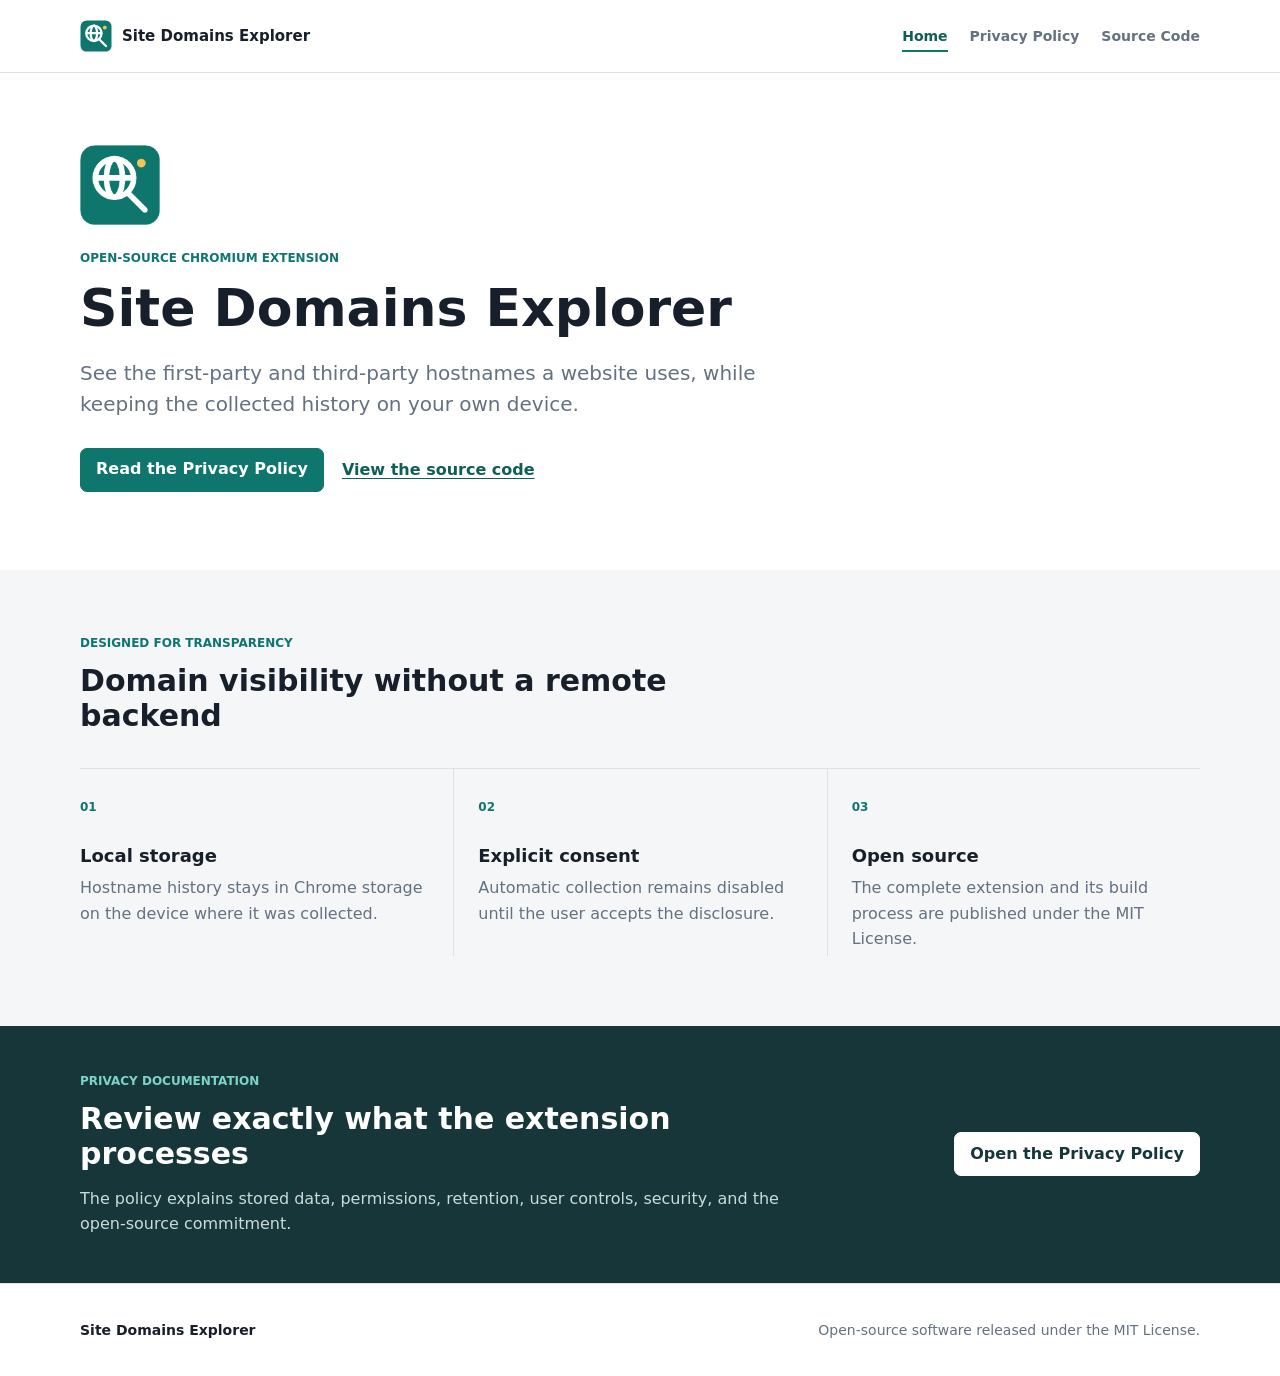
==== docs/index.html @ f6d055b5 "Add English documentation site" ====
<!doctype html>
<html lang="en">
  <head>
    <meta charset="utf-8">
    <meta name="viewport" content="width=device-width, initial-scale=1">
    <meta
      name="description"
      content="Site Domains Explorer is an open-source Chromium extension for inspecting first-party and third-party hostnames locally."
    >
    <meta name="theme-color" content="#0f766e">
    <meta name="referrer" content="no-referrer">
    <meta
      http-equiv="Content-Security-Policy"
      content="default-src 'self'; style-src 'self'; img-src 'self'; object-src 'none'; base-uri 'none'; form-action 'none'"
    >
    <title>Site Domains Explorer</title>
    <link rel="canonical" href="https://communism420.github.io/Site-Domains-Explorer/">
    <link rel="icon" type="image/png" href="assets/icon-32.png">
    <link rel="stylesheet" href="styles.css">
  </head>
  <body>
    <a class="skip-link" href="#main-content">Skip to content</a>

    <header class="site-header">
      <div class="container header-inner">
        <a class="brand" href="index.html" aria-label="Site Domains Explorer home">
          <img src="assets/icon-32.png" width="32" height="32" alt="">
          <span>Site Domains Explorer</span>
        </a>
        <nav class="site-nav" aria-label="Primary navigation">
          <a href="index.html" aria-current="page">Home</a>
          <a href="privacy.html">Privacy Policy</a>
          <a
            href="https://github.com/communism420/Site-Domains-Explorer"
            target="_blank"
            rel="noreferrer"
          >Source Code</a>
        </nav>
      </div>
    </header>

    <main id="main-content">
      <section class="intro">
        <div class="container intro-content">
          <img
            class="product-icon"
            src="assets/icon-128.png"
            width="80"
            height="80"
            alt="Site Domains Explorer icon"
          >
          <p class="eyebrow">Open-source Chromium extension</p>
          <h1>Site Domains Explorer</h1>
          <p class="lead">
            See the first-party and third-party hostnames a website uses, while keeping
            the collected history on your own device.
          </p>
          <div class="intro-actions">
            <a class="button primary-button" href="privacy.html">Read the Privacy Policy</a>
            <a
              class="text-link"
              href="https://github.com/communism420/Site-Domains-Explorer"
              target="_blank"
              rel="noreferrer"
            >View the source code</a>
          </div>
        </div>
      </section>

      <section class="facts" aria-labelledby="facts-title">
        <div class="container">
          <div class="section-heading">
            <p class="eyebrow">Designed for transparency</p>
            <h2 id="facts-title">Domain visibility without a remote backend</h2>
          </div>
          <div class="facts-grid">
            <article>
              <span class="fact-number" aria-hidden="true">01</span>
              <h3>Local storage</h3>
              <p>Hostname history stays in Chrome storage on the device where it was collected.</p>
            </article>
            <article>
              <span class="fact-number" aria-hidden="true">02</span>
              <h3>Explicit consent</h3>
              <p>Automatic collection remains disabled until the user accepts the disclosure.</p>
            </article>
            <article>
              <span class="fact-number" aria-hidden="true">03</span>
              <h3>Open source</h3>
              <p>The complete extension and its build process are published under the MIT License.</p>
            </article>
          </div>
        </div>
      </section>

      <section class="policy-band" aria-labelledby="policy-title">
        <div class="container policy-band-inner">
          <div>
            <p class="eyebrow light-eyebrow">Privacy documentation</p>
            <h2 id="policy-title">Review exactly what the extension processes</h2>
            <p>
              The policy explains stored data, permissions, retention, user controls,
              security, and the open-source commitment.
            </p>
          </div>
          <a class="button light-button" href="privacy.html">Open the Privacy Policy</a>
        </div>
      </section>
    </main>

    <footer class="site-footer">
      <div class="container footer-inner">
        <p>Site Domains Explorer</p>
        <p>Open-source software released under the MIT License.</p>
      </div>
    </footer>
  </body>
</html>
---- docs/styles.css ----
:root {
  color-scheme: light;
  --accent: #0f766e;
  --accent-dark: #115e59;
  --accent-soft: #e7f3f1;
  --background: #f4f6f8;
  --ink: #17202a;
  --line: #dbe2e8;
  --muted: #647181;
  --surface: #ffffff;
  --wide: 1120px;
}

* {
  box-sizing: border-box;
}

html {
  scroll-behavior: smooth;
}

body {
  min-width: 320px;
  margin: 0;
  background: var(--background);
  color: var(--ink);
  font-family: Inter, ui-sans-serif, system-ui, -apple-system, BlinkMacSystemFont, "Segoe UI", sans-serif;
  font-size: 16px;
  line-height: 1.6;
}

a {
  color: var(--accent-dark);
  text-underline-offset: 3px;
}

a:hover {
  color: var(--accent);
}

a:focus-visible {
  border-radius: 3px;
  outline: 3px solid rgba(15, 118, 110, 0.26);
  outline-offset: 3px;
}

img {
  display: block;
  max-width: 100%;
}

h1,
h2,
h3,
p {
  margin-top: 0;
}

h1,
h2,
h3 {
  letter-spacing: 0;
  line-height: 1.18;
}

h1 {
  margin-bottom: 18px;
  font-size: 52px;
}

h2 {
  margin-bottom: 14px;
  font-size: 30px;
}

h3 {
  margin-bottom: 9px;
  font-size: 18px;
}

.container {
  width: min(var(--wide), calc(100% - 40px));
  margin-inline: auto;
}

.skip-link {
  position: fixed;
  z-index: 10;
  top: 10px;
  left: 10px;
  transform: translateY(-160%);
  border-radius: 6px;
  background: var(--ink);
  color: #ffffff;
  padding: 9px 13px;
  font-weight: 750;
}

.skip-link:focus {
  transform: translateY(0);
}

.site-header {
  border-bottom: 1px solid var(--line);
  background: rgba(255, 255, 255, 0.96);
}

.header-inner {
  display: flex;
  min-height: 72px;
  align-items: center;
  justify-content: space-between;
  gap: 24px;
}

.brand {
  display: inline-flex;
  min-width: 0;
  align-items: center;
  gap: 10px;
  color: var(--ink);
  font-size: 15px;
  font-weight: 850;
  text-decoration: none;
}

.brand:hover {
  color: var(--ink);
}

.brand img {
  flex: 0 0 auto;
}

.site-nav {
  display: flex;
  align-items: center;
  gap: 22px;
  font-size: 14px;
  font-weight: 700;
}

.site-nav a {
  border-bottom: 2px solid transparent;
  color: var(--muted);
  padding: 5px 0 3px;
  text-decoration: none;
  white-space: nowrap;
}

.site-nav a:hover,
.site-nav a[aria-current="page"] {
  border-bottom-color: var(--accent);
  color: var(--accent-dark);
}

.intro {
  background: var(--surface);
}

.intro-content {
  padding-top: 72px;
  padding-bottom: 78px;
}

.product-icon {
  width: 80px;
  height: 80px;
  margin-bottom: 24px;
}

.eyebrow {
  margin-bottom: 10px;
  color: var(--accent);
  font-size: 12px;
  font-weight: 850;
  letter-spacing: 0;
  text-transform: uppercase;
}

.lead {
  max-width: 720px;
  margin-bottom: 28px;
  color: var(--muted);
  font-size: 20px;
  line-height: 1.55;
}

.intro-actions {
  display: flex;
  flex-wrap: wrap;
  align-items: center;
  gap: 18px;
}

.button {
  display: inline-flex;
  min-height: 44px;
  align-items: center;
  justify-content: center;
  border: 1px solid transparent;
  border-radius: 7px;
  padding: 9px 15px;
  font-weight: 780;
  line-height: 1.3;
  text-align: center;
  text-decoration: none;
}

.primary-button {
  border-color: var(--accent);
  background: var(--accent);
  color: #ffffff;
}

.primary-button:hover {
  border-color: var(--accent-dark);
  background: var(--accent-dark);
  color: #ffffff;
}

.text-link {
  font-weight: 750;
}

.facts {
  padding: 64px 0 70px;
}

.section-heading {
  max-width: 700px;
  margin-bottom: 34px;
}

.facts-grid {
  display: grid;
  grid-template-columns: repeat(3, minmax(0, 1fr));
  border-top: 1px solid var(--line);
}

.facts-grid article {
  min-width: 0;
  padding: 24px 24px 4px 0;
}

.facts-grid article + article {
  border-left: 1px solid var(--line);
  padding-left: 24px;
}

.facts-grid p {
  margin-bottom: 0;
  color: var(--muted);
}

.fact-number {
  display: inline-block;
  margin-bottom: 28px;
  color: var(--accent);
  font-size: 12px;
  font-weight: 850;
}

.policy-band {
  background: #17363a;
  color: #ffffff;
}

.policy-band-inner {
  display: grid;
  grid-template-columns: minmax(0, 1fr) auto;
  align-items: center;
  gap: 48px;
  padding-top: 46px;
  padding-bottom: 46px;
}

.policy-band h2 {
  max-width: 680px;
}

.policy-band p:not(.eyebrow) {
  max-width: 720px;
  margin-bottom: 0;
  color: #c9dcda;
}

.light-eyebrow {
  color: #7dd3c7;
}

.light-button {
  border-color: #ffffff;
  background: #ffffff;
  color: #17363a;
}

.light-button:hover {
  border-color: #d9f0ed;
  background: #d9f0ed;
  color: #17363a;
}

.site-footer {
  border-top: 1px solid var(--line);
  background: var(--surface);
}

.footer-inner {
  display: flex;
  min-height: 92px;
  align-items: center;
  justify-content: space-between;
  gap: 20px;
  color: var(--muted);
  font-size: 14px;
}

.footer-inner p {
  margin-bottom: 0;
}

.footer-inner p:first-child {
  color: var(--ink);
  font-weight: 800;
}

.policy-main {
  background: var(--surface);
}

.policy-document {
  max-width: 840px;
  padding-top: 58px;
  padding-bottom: 74px;
}

.policy-header {
  margin-bottom: 34px;
}

.policy-header h1 {
  margin-bottom: 10px;
}

.back-link {
  display: inline-block;
  margin-bottom: 34px;
  font-size: 14px;
  font-weight: 750;
}

.effective-date {
  margin-bottom: 26px;
  color: var(--muted);
  font-size: 14px;
}

.policy-intro {
  max-width: 760px;
  margin-bottom: 0;
  color: var(--muted);
  font-size: 19px;
  line-height: 1.6;
}

.policy-summary {
  margin: 0 0 42px;
  border-left: 4px solid var(--accent);
  background: #f0f8f7;
  padding: 18px 20px;
}

.policy-summary strong {
  display: block;
  margin-bottom: 5px;
}

.policy-summary p {
  margin-bottom: 0;
  color: var(--muted);
}

.policy-section {
  padding: 34px 0 12px;
  border-top: 1px solid var(--line);
}

.policy-section p,
.policy-section li,
.permission-list dd {
  color: #4f5d6a;
}

.policy-section ul {
  display: grid;
  gap: 6px;
  margin: 18px 0 22px;
  padding-left: 22px;
}

code {
  border: 1px solid #d7e5e3;
  border-radius: 4px;
  background: #f1f8f7;
  color: var(--accent-dark);
  padding: 1px 5px;
  font-family: "SFMono-Regular", Consolas, "Liberation Mono", monospace;
  font-size: 0.9em;
  overflow-wrap: anywhere;
}

.permission-list {
  margin: 22px 0;
}

.permission-list div {
  display: grid;
  grid-template-columns: minmax(150px, 220px) minmax(0, 1fr);
  gap: 22px;
  padding: 13px 0;
  border-top: 1px solid var(--line);
}

.permission-list div:last-child {
  border-bottom: 1px solid var(--line);
}

.permission-list dt,
.permission-list dd {
  margin: 0;
}

.permission-list dt {
  font-weight: 750;
}

@media (max-width: 700px) {
  h1 {
    font-size: 38px;
  }

  h2 {
    font-size: 26px;
  }

  .container {
    width: min(100% - 28px, var(--wide));
  }

  .header-inner {
    display: grid;
    gap: 8px;
    padding-top: 13px;
    padding-bottom: 12px;
  }

  .site-nav {
    width: 100%;
    justify-content: space-between;
    gap: 12px;
    overflow-x: auto;
    padding-bottom: 2px;
  }

  .intro-content {
    padding-top: 50px;
    padding-bottom: 54px;
  }

  .lead,
  .policy-intro {
    font-size: 18px;
  }

  .facts {
    padding: 48px 0 52px;
  }

  .facts-grid {
    grid-template-columns: 1fr;
  }

  .facts-grid article {
    padding: 22px 0;
  }

  .facts-grid article + article {
    border-top: 1px solid var(--line);
    border-left: 0;
    padding-left: 0;
  }

  .fact-number {
    margin-bottom: 18px;
  }

  .policy-band-inner {
    grid-template-columns: 1fr;
    gap: 24px;
  }

  .policy-band .button {
    justify-self: start;
  }

  .footer-inner {
    display: grid;
    gap: 5px;
    padding-top: 22px;
    padding-bottom: 22px;
  }

  .policy-document {
    padding-top: 42px;
    padding-bottom: 54px;
  }

  .permission-list div {
    grid-template-columns: 1fr;
    gap: 7px;
  }
}

@media (max-width: 420px) {
  .site-nav {
    font-size: 12px;
  }

  .intro-actions,
  .intro-actions .button {
    width: 100%;
  }

  .text-link {
    padding: 4px 0;
  }
}

@media (prefers-reduced-motion: reduce) {
  html {
    scroll-behavior: auto;
  }
}
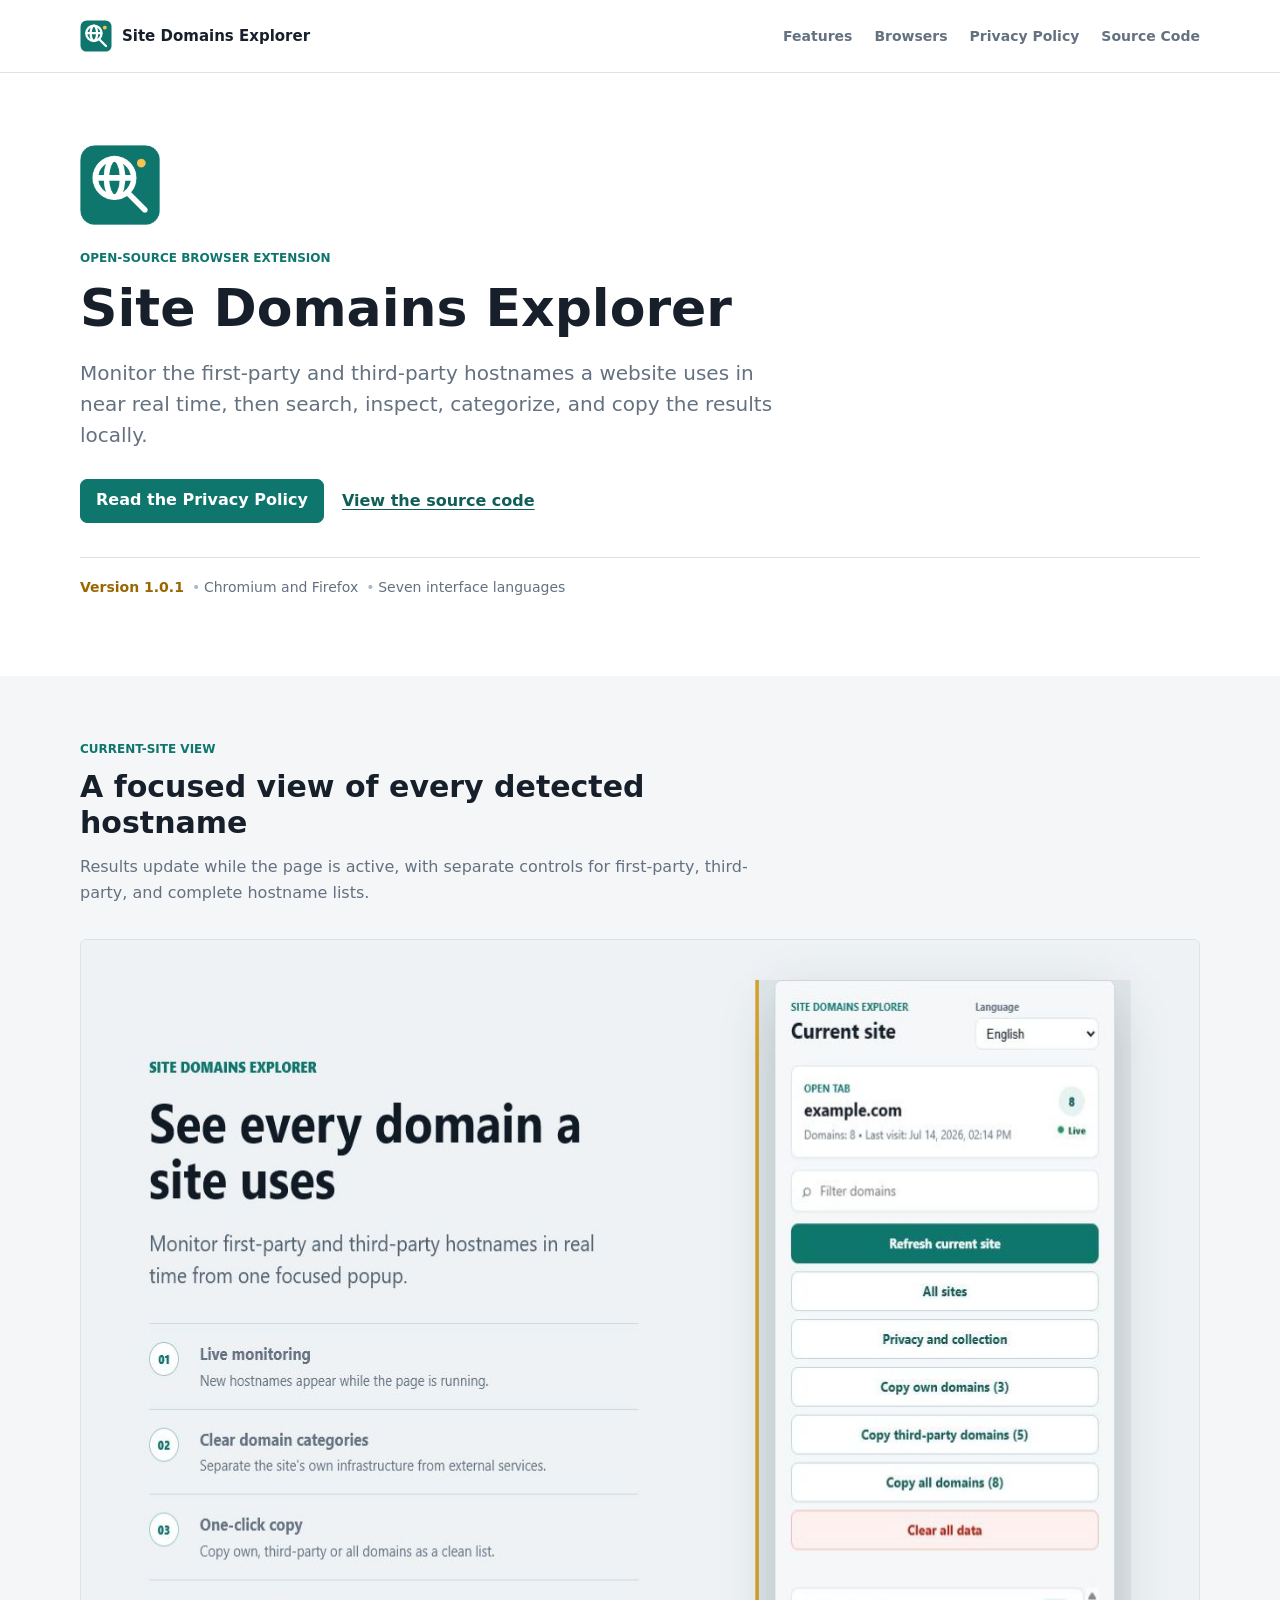
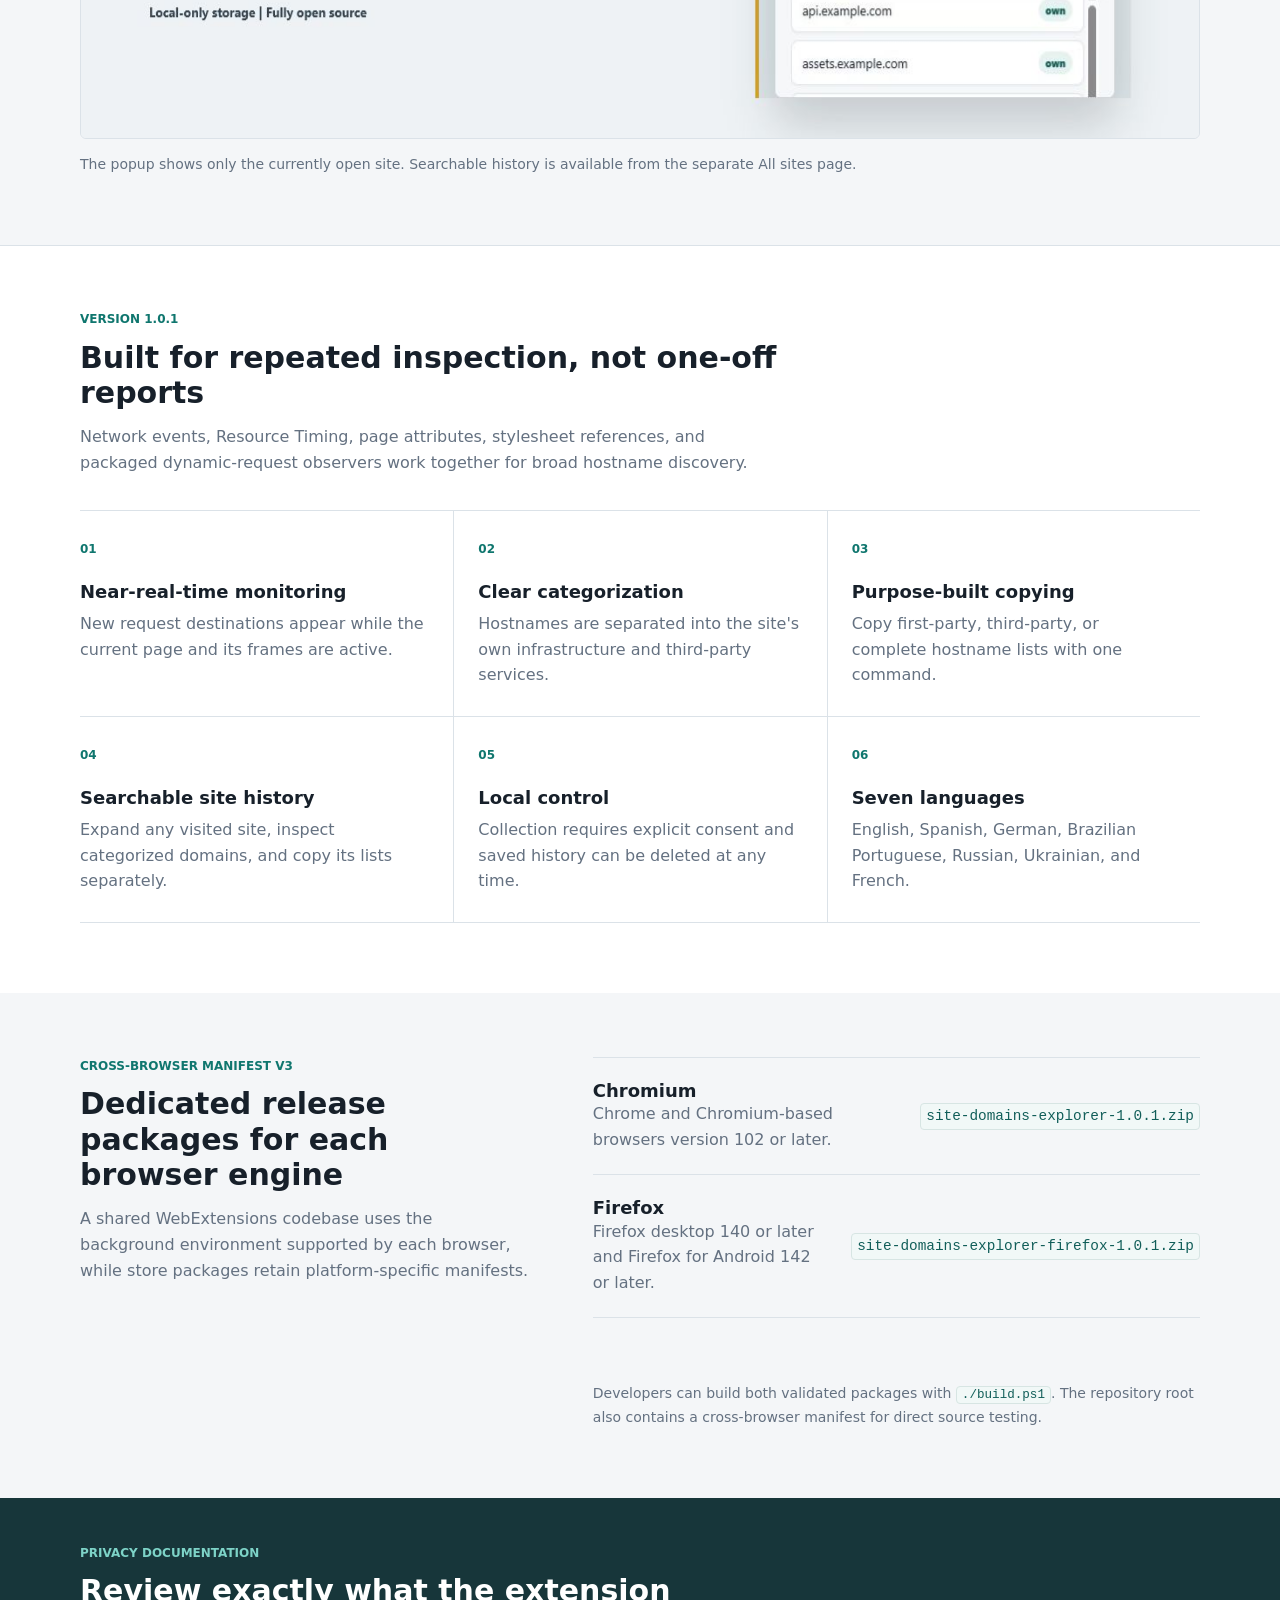
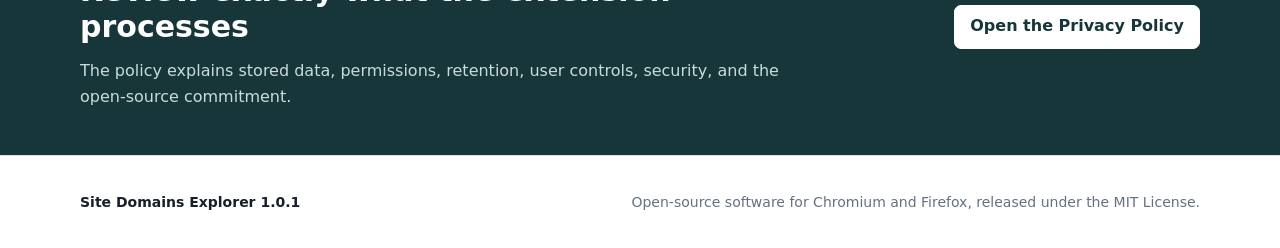
==== commit 32ba69dc: "Release cross-browser version 1.0.1" ====
--- a/docs/index.html
+++ b/docs/index.html
@@ -5,7 +5,7 @@
     <meta name="viewport" content="width=device-width, initial-scale=1">
     <meta
       name="description"
-      content="Site Domains Explorer is an open-source Chromium extension for inspecting first-party and third-party hostnames locally."
+      content="Site Domains Explorer 1.0.1 monitors first-party and third-party hostnames in Chromium and Firefox, with local history, search, categorization, and copy controls."
     >
     <meta name="theme-color" content="#0f766e">
     <meta name="referrer" content="no-referrer">
@@ -28,7 +28,8 @@
           <span>Site Domains Explorer</span>
         </a>
         <nav class="site-nav" aria-label="Primary navigation">
-          <a href="index.html" aria-current="page">Home</a>
+          <a href="#features">Features</a>
+          <a href="#browsers">Browsers</a>
           <a href="privacy.html">Privacy Policy</a>
           <a
             href="https://github.com/communism420/Site-Domains-Explorer"
@@ -49,11 +50,11 @@
             height="80"
             alt="Site Domains Explorer icon"
           >
-          <p class="eyebrow">Open-source Chromium extension</p>
+          <p class="eyebrow">Open-source browser extension</p>
           <h1>Site Domains Explorer</h1>
           <p class="lead">
-            See the first-party and third-party hostnames a website uses, while keeping
-            the collected history on your own device.
+            Monitor the first-party and third-party hostnames a website uses in near real
+            time, then search, inspect, categorize, and copy the results locally.
           </p>
           <div class="intro-actions">
             <a class="button primary-button" href="privacy.html">Read the Privacy Policy</a>
@@ -64,32 +65,114 @@
               rel="noreferrer"
             >View the source code</a>
           </div>
-        </div>
-      </section>
-
-      <section class="facts" aria-labelledby="facts-title">
+          <ul class="release-meta" aria-label="Current release information">
+            <li><strong>Version 1.0.1</strong></li>
+            <li>Chromium and Firefox</li>
+            <li>Seven interface languages</li>
+          </ul>
+        </div>
+      </section>
+
+      <section class="product-preview" aria-labelledby="preview-title">
         <div class="container">
           <div class="section-heading">
-            <p class="eyebrow">Designed for transparency</p>
-            <h2 id="facts-title">Domain visibility without a remote backend</h2>
+            <p class="eyebrow">Current-site view</p>
+            <h2 id="preview-title">A focused view of every detected hostname</h2>
+            <p>
+              Results update while the page is active, with separate controls for first-party,
+              third-party, and complete hostname lists.
+            </p>
+          </div>
+          <figure class="interface-figure">
+            <img
+              src="assets/screenshot-popup-en-1280x800.png"
+              width="1280"
+              height="800"
+              alt="Site Domains Explorer popup showing live hostname monitoring and categorized copy controls"
+            >
+            <figcaption>
+              The popup shows only the currently open site. Searchable history is available from
+              the separate All sites page.
+            </figcaption>
+          </figure>
+        </div>
+      </section>
+
+      <section id="features" class="facts" aria-labelledby="facts-title">
+        <div class="container">
+          <div class="section-heading">
+            <p class="eyebrow">Version 1.0.1</p>
+            <h2 id="facts-title">Built for repeated inspection, not one-off reports</h2>
+            <p>
+              Network events, Resource Timing, page attributes, stylesheet references, and
+              packaged dynamic-request observers work together for broad hostname discovery.
+            </p>
           </div>
           <div class="facts-grid">
             <article>
               <span class="fact-number" aria-hidden="true">01</span>
-              <h3>Local storage</h3>
-              <p>Hostname history stays in Chrome storage on the device where it was collected.</p>
+              <h3>Near-real-time monitoring</h3>
+              <p>New request destinations appear while the current page and its frames are active.</p>
             </article>
             <article>
               <span class="fact-number" aria-hidden="true">02</span>
-              <h3>Explicit consent</h3>
-              <p>Automatic collection remains disabled until the user accepts the disclosure.</p>
+              <h3>Clear categorization</h3>
+              <p>Hostnames are separated into the site's own infrastructure and third-party services.</p>
             </article>
             <article>
               <span class="fact-number" aria-hidden="true">03</span>
-              <h3>Open source</h3>
-              <p>The complete extension and its build process are published under the MIT License.</p>
-            </article>
-          </div>
+              <h3>Purpose-built copying</h3>
+              <p>Copy first-party, third-party, or complete hostname lists with one command.</p>
+            </article>
+            <article>
+              <span class="fact-number" aria-hidden="true">04</span>
+              <h3>Searchable site history</h3>
+              <p>Expand any visited site, inspect categorized domains, and copy its lists separately.</p>
+            </article>
+            <article>
+              <span class="fact-number" aria-hidden="true">05</span>
+              <h3>Local control</h3>
+              <p>Collection requires explicit consent and saved history can be deleted at any time.</p>
+            </article>
+            <article>
+              <span class="fact-number" aria-hidden="true">06</span>
+              <h3>Seven languages</h3>
+              <p>English, Spanish, German, Brazilian Portuguese, Russian, Ukrainian, and French.</p>
+            </article>
+          </div>
+        </div>
+      </section>
+
+      <section id="browsers" class="browser-support" aria-labelledby="browsers-title">
+        <div class="container browser-support-inner">
+          <div class="section-heading">
+            <p class="eyebrow">Cross-browser Manifest V3</p>
+            <h2 id="browsers-title">Dedicated release packages for each browser engine</h2>
+            <p>
+              A shared WebExtensions codebase uses the background environment supported by each
+              browser, while store packages retain platform-specific manifests.
+            </p>
+          </div>
+          <div class="browser-list">
+            <article>
+              <div>
+                <h3>Chromium</h3>
+                <p>Chrome and Chromium-based browsers version 102 or later.</p>
+              </div>
+              <code>site-domains-explorer-1.0.1.zip</code>
+            </article>
+            <article>
+              <div>
+                <h3>Firefox</h3>
+                <p>Firefox desktop 140 or later and Firefox for Android 142 or later.</p>
+              </div>
+              <code>site-domains-explorer-firefox-1.0.1.zip</code>
+            </article>
+          </div>
+          <p class="source-install-note">
+            Developers can build both validated packages with <code>./build.ps1</code>. The
+            repository root also contains a cross-browser manifest for direct source testing.
+          </p>
         </div>
       </section>
 
@@ -110,8 +193,8 @@
 
     <footer class="site-footer">
       <div class="container footer-inner">
-        <p>Site Domains Explorer</p>
-        <p>Open-source software released under the MIT License.</p>
+        <p>Site Domains Explorer 1.0.1</p>
+        <p>Open-source software for Chromium and Firefox, released under the MIT License.</p>
       </div>
     </footer>
   </body>
--- a/docs/styles.css
+++ b/docs/styles.css
@@ -4,6 +4,7 @@
   --accent-dark: #115e59;
   --accent-soft: #e7f3f1;
   --background: #f4f6f8;
+  --highlight: #9a6700;
   --ink: #17202a;
   --line: #dbe2e8;
   --muted: #647181;
@@ -193,6 +194,33 @@
   gap: 18px;
 }
 
+.release-meta {
+  display: flex;
+  flex-wrap: wrap;
+  gap: 8px 20px;
+  margin: 34px 0 0;
+  padding: 18px 0 0;
+  border-top: 1px solid var(--line);
+  color: var(--muted);
+  font-size: 14px;
+  list-style: none;
+}
+
+.release-meta li {
+  position: relative;
+}
+
+.release-meta li + li::before {
+  position: absolute;
+  left: -12px;
+  color: #aeb8c1;
+  content: "•";
+}
+
+.release-meta strong {
+  color: var(--highlight);
+}
+
 .button {
   display: inline-flex;
   min-height: 44px;
@@ -223,7 +251,36 @@
   font-weight: 750;
 }
 
+.product-preview {
+  padding: 64px 0 70px;
+}
+
+.section-heading > p:not(.eyebrow) {
+  margin-bottom: 0;
+  color: var(--muted);
+}
+
+.interface-figure {
+  margin: 0;
+}
+
+.interface-figure img {
+  width: 100%;
+  border: 1px solid var(--line);
+  border-radius: 6px;
+  background: var(--surface);
+}
+
+.interface-figure figcaption {
+  max-width: 780px;
+  margin-top: 14px;
+  color: var(--muted);
+  font-size: 14px;
+}
+
 .facts {
+  border-top: 1px solid var(--line);
+  background: var(--surface);
   padding: 64px 0 70px;
 }
 
@@ -240,7 +297,8 @@
 
 .facts-grid article {
   min-width: 0;
-  padding: 24px 24px 4px 0;
+  border-bottom: 1px solid var(--line);
+  padding: 24px 24px 28px 0;
 }
 
 .facts-grid article + article {
@@ -248,6 +306,11 @@
   padding-left: 24px;
 }
 
+.facts-grid article:nth-child(3n + 1) {
+  border-left: 0;
+  padding-left: 0;
+}
+
 .facts-grid p {
   margin-bottom: 0;
   color: var(--muted);
@@ -255,10 +318,58 @@
 
 .fact-number {
   display: inline-block;
-  margin-bottom: 28px;
+  margin-bottom: 22px;
   color: var(--accent);
   font-size: 12px;
   font-weight: 850;
+}
+
+.browser-support {
+  padding: 64px 0 70px;
+}
+
+.browser-support-inner {
+  display: grid;
+  grid-template-columns: minmax(0, 0.85fr) minmax(0, 1.15fr);
+  gap: 64px;
+}
+
+.browser-support .section-heading {
+  margin-bottom: 0;
+}
+
+.browser-list {
+  border-top: 1px solid var(--line);
+}
+
+.browser-list article {
+  display: grid;
+  grid-template-columns: minmax(0, 1fr) auto;
+  align-items: center;
+  gap: 24px;
+  border-bottom: 1px solid var(--line);
+  padding: 22px 0;
+}
+
+.browser-list h3,
+.browser-list p {
+  margin-bottom: 0;
+}
+
+.browser-list p,
+.source-install-note {
+  color: var(--muted);
+}
+
+.browser-list code {
+  max-width: 350px;
+  text-align: right;
+}
+
+.source-install-note {
+  grid-column: 2;
+  margin-bottom: 0;
+  font-size: 14px;
 }
 
 .policy-band {
@@ -477,6 +588,11 @@
     padding: 48px 0 52px;
   }
 
+  .product-preview,
+  .browser-support {
+    padding: 48px 0 52px;
+  }
+
   .facts-grid {
     grid-template-columns: 1fr;
   }
@@ -489,6 +605,15 @@
     border-top: 1px solid var(--line);
     border-left: 0;
     padding-left: 0;
+  }
+
+  .browser-support-inner {
+    grid-template-columns: 1fr;
+    gap: 28px;
+  }
+
+  .source-install-note {
+    grid-column: 1;
   }
 
   .fact-number {
@@ -532,6 +657,25 @@
     width: 100%;
   }
 
+  .release-meta {
+    display: grid;
+    gap: 5px;
+  }
+
+  .release-meta li + li::before {
+    content: none;
+  }
+
+  .browser-list article {
+    grid-template-columns: 1fr;
+    gap: 10px;
+  }
+
+  .browser-list code {
+    max-width: 100%;
+    text-align: left;
+  }
+
   .text-link {
     padding: 4px 0;
   }
